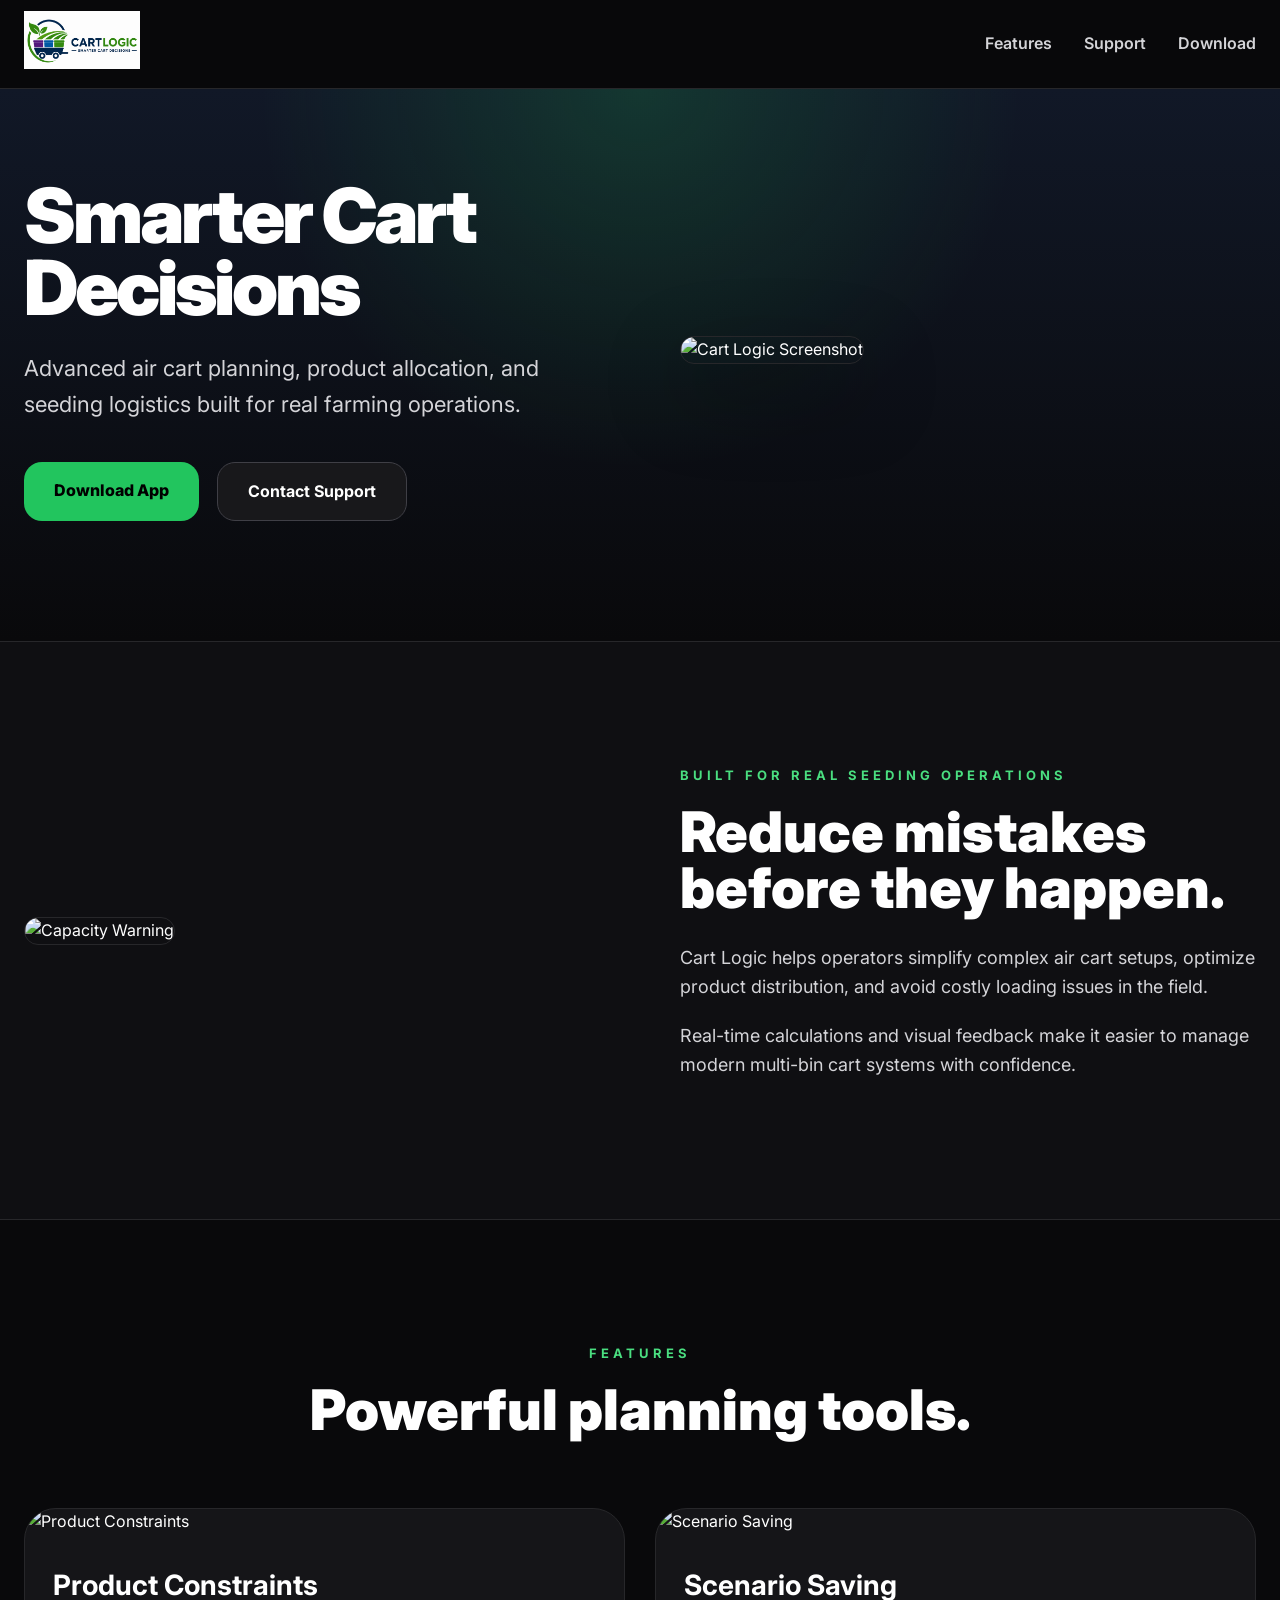
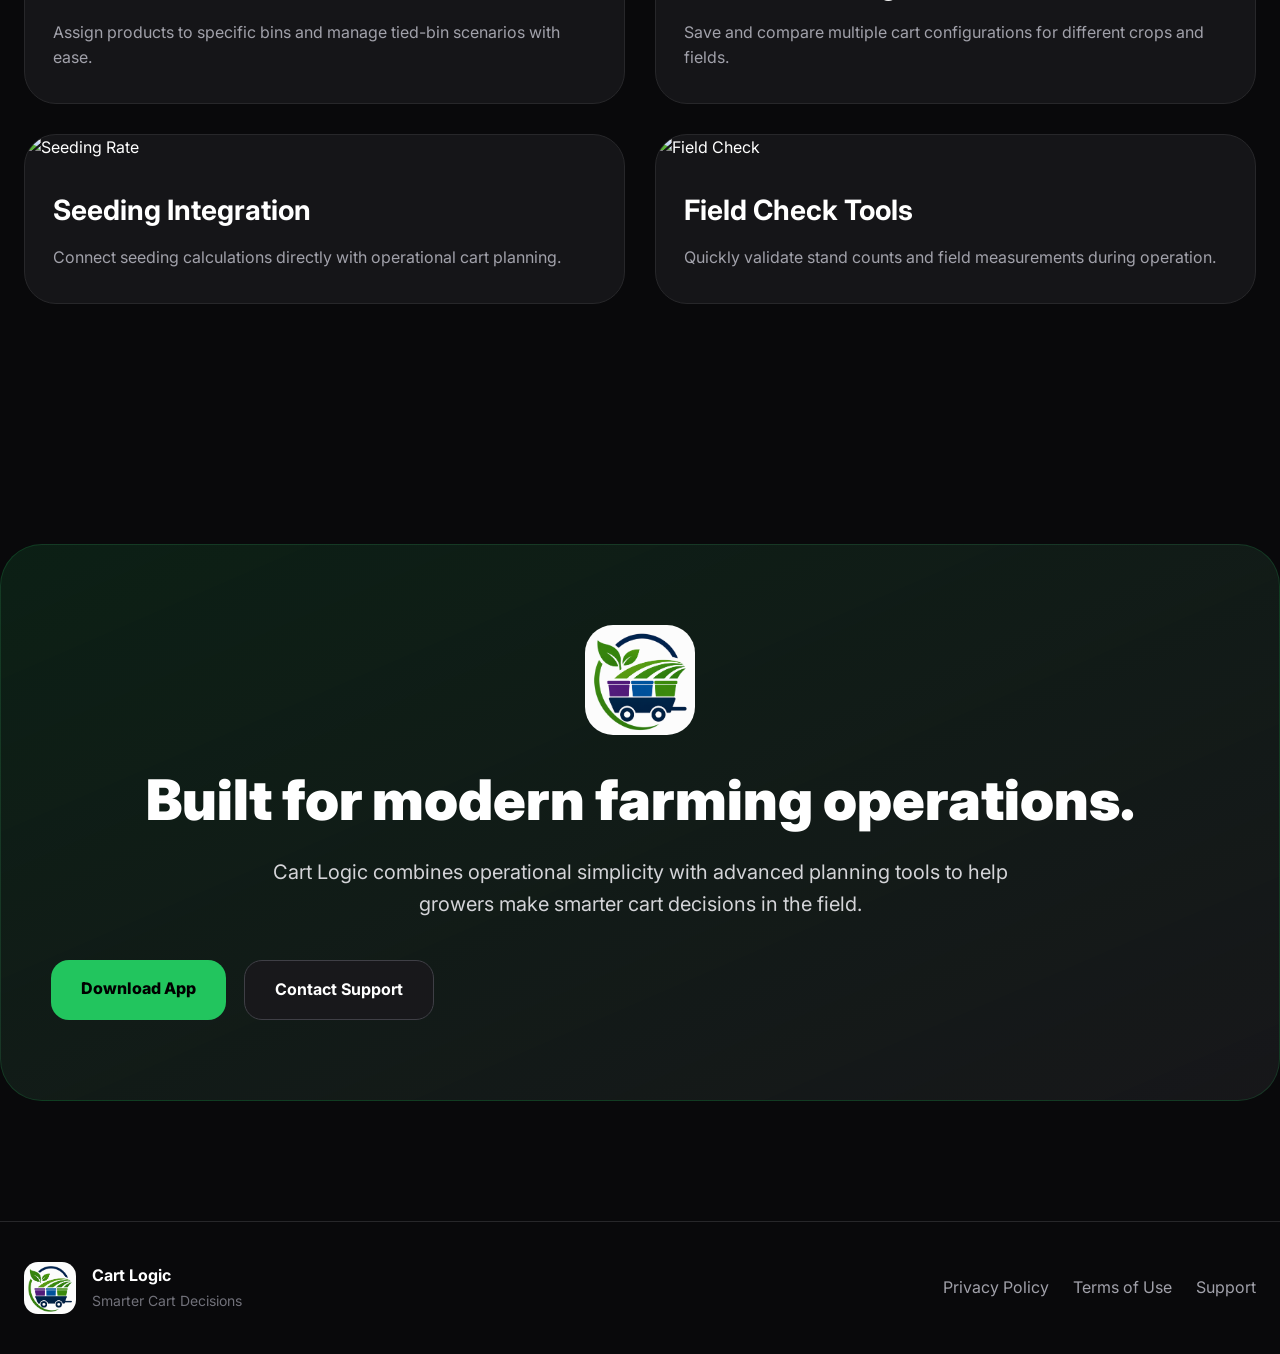
==== index.html @ d22b9b92 "Add files via upload" ====
<!DOCTYPE html>
<html lang="en">
<head>
  <meta charset="UTF-8" />
  <meta name="viewport" content="width=device-width, initial-scale=1.0" />

  <title>Cart Logic | Smarter Cart Decisions</title>

  <link rel="stylesheet" href="styles.css" />

  <link rel="preconnect" href="https://fonts.googleapis.com">
  <link rel="preconnect" href="https://fonts.gstatic.com" crossorigin>

  <link href="https://fonts.googleapis.com/css2?family=Inter:wght@400;500;600;700;800;900&display=swap" rel="stylesheet">
</head>

<body>

  <!-- NAVIGATION -->

  <header class="navbar">
    <div class="container nav-content">

      <div class="logo-group">
        <img src="images/logo.png" alt="Cart Logic Logo" class="logo">
      </div>

      <nav>
        <a href="#features">Features</a>
        <a href="support.html">Support</a>
        <a href="#download">Download</a>
      </nav>

    </div>
  </header>

  <!-- HERO -->

  <section class="hero">

    <div class="container hero-content">

      <div class="hero-text">

        <h1>
          Smarter Cart Decisions
        </h1>

        <p>
          Advanced air cart planning, product allocation, and seeding logistics built for real farming operations.
        </p>

        <div class="hero-buttons">
          <a href="#download" class="btn-primary">Download App</a>
          <a href="support.html" class="btn-secondary">Contact Support</a>
        </div>

      </div>

      <div class="hero-image">

        <img src="images/hero-cart-allocation.png" alt="Cart Logic Screenshot">

      </div>

    </div>

  </section>

  <!-- WHY CART LOGIC -->

  <section class="section dark-section">

    <div class="container split-section">

      <div class="section-image">

        <img src="images/warning-capacity.png" alt="Capacity Warning">

      </div>

      <div class="section-text">

        <span class="section-label">
          Built for real seeding operations
        </span>

        <h2>
          Reduce mistakes before they happen.
        </h2>

        <p>
          Cart Logic helps operators simplify complex air cart setups, optimize product distribution, and avoid costly loading issues in the field.
        </p>

        <p>
          Real-time calculations and visual feedback make it easier to manage modern multi-bin cart systems with confidence.
        </p>

      </div>

    </div>

  </section>

  <!-- FEATURES -->

  <section class="section" id="features">

    <div class="container">

      <div class="section-heading">

        <span class="section-label">
          Features
        </span>

        <h2>
          Powerful planning tools.
        </h2>

      </div>

      <div class="feature-grid">

        <div class="feature-card">

          <img src="images/product-constraints.png" alt="Product Constraints">

          <h3>Product Constraints</h3>

          <p>
            Assign products to specific bins and manage tied-bin scenarios with ease.
          </p>

        </div>

        <div class="feature-card">

          <img src="images/scenario-save.png" alt="Scenario Saving">

          <h3>Scenario Saving</h3>

          <p>
            Save and compare multiple cart configurations for different crops and fields.
          </p>

        </div>

        <div class="feature-card">

          <img src="images/seeding-rate.png" alt="Seeding Rate">

          <h3>Seeding Integration</h3>

          <p>
            Connect seeding calculations directly with operational cart planning.
          </p>

        </div>

        <div class="feature-card">

          <img src="images/field-check.png" alt="Field Check">

          <h3>Field Check Tools</h3>

          <p>
            Quickly validate stand counts and field measurements during operation.
          </p>

        </div>

      </div>

    </div>

  </section>

  <!-- CTA -->

  <section class="section cta-section" id="download">

    <div class="container cta-box">

      <img src="images/app-icon.png" alt="Cart Logic App Icon" class="cta-icon">

      <h2>
        Built for modern farming operations.
      </h2>

      <p>
        Cart Logic combines operational simplicity with advanced planning tools to help growers make smarter cart decisions in the field.
      </p>

      <div class="hero-buttons">
        <a href="#" class="btn-primary">Download App</a>
        <a href="support.html" class="btn-secondary">Contact Support</a>
      </div>

    </div>

  </section>

  <!-- FOOTER -->

  <footer>

    <div class="container footer-content">

      <div class="footer-brand">

        <img src="images/app-icon.png" alt="Cart Logic">

        <div>

          <h4>Cart Logic</h4>

          <p>
            Smarter Cart Decisions
          </p>

        </div>

      </div>

      <div class="footer-links">

        <a href="privacy.html">Privacy Policy</a>
        <a href="terms.html">Terms of Use</a>
        <a href="support.html">Support</a>

      </div>

    </div>

  </footer>

</body>
</html>
---- styles.css ----
* {
  margin: 0;
  padding: 0;
  box-sizing: border-box;
}

html {
  scroll-behavior: smooth;
}

body {
  font-family: 'Inter', sans-serif;
  background: #09090b;
  color: white;
  line-height: 1.6;
  overflow-x: hidden;
}

/* CONTAINER */

.container {
  width: 100%;
  max-width: 1280px;
  margin: auto;
  padding: 0 24px;
}

/* NAVIGATION */

.navbar {
  position: sticky;
  top: 0;
  z-index: 1000;
  background: rgba(9, 9, 11, 0.9);
  backdrop-filter: blur(16px);
  border-bottom: 1px solid #27272a;
}

.nav-content {
  height: 88px;
  display: flex;
  align-items: center;
  justify-content: space-between;
}

.logo {
  height: 58px;
  width: auto;
}

nav {
  display: flex;
  gap: 32px;
}

nav a {
  color: #d4d4d8;
  text-decoration: none;
  font-weight: 600;
  transition: 0.2s;
}

nav a:hover {
  color: white;
}

/* HERO */

.hero {
  position: relative;
  overflow: hidden;
  padding: 90px 0 120px;
  background:
    radial-gradient(circle at top, rgba(34,197,94,0.18), transparent 45%),
    linear-gradient(to bottom, #111827, #09090b);
}

.hero-content {
  display: grid;
  grid-template-columns: 1fr 1fr;
  gap: 80px;
  align-items: center;
}

.hero-text h1 {
  font-size: 76px;
  line-height: 0.95;
  font-weight: 900;
  letter-spacing: -3px;
  margin-bottom: 28px;
}

.hero-text p {
  font-size: 22px;
  color: #d4d4d8;
  margin-bottom: 40px;
  max-width: 620px;
}

.hero-image img {
  width: 100%;
  border-radius: 32px;
  border: 1px solid #27272a;
  box-shadow: 0 30px 80px rgba(0,0,0,0.45);
}

/* BUTTONS */

.hero-buttons {
  display: flex;
  gap: 18px;
  flex-wrap: wrap;
}

.btn-primary {
  background: #22c55e;
  color: black;
  padding: 16px 30px;
  border-radius: 18px;
  font-weight: 800;
  text-decoration: none;
  transition: 0.25s;
}

.btn-primary:hover {
  background: #4ade80;
}

.btn-secondary {
  border: 1px solid #3f3f46;
  background: #18181b;
  color: white;
  padding: 16px 30px;
  border-radius: 18px;
  font-weight: 700;
  text-decoration: none;
  transition: 0.25s;
}

.btn-secondary:hover {
  border-color: #71717a;
  background: #27272a;
}

/* SECTIONS */

.section {
  padding: 120px 0;
}

.dark-section {
  background: rgba(24,24,27,0.45);
  border-top: 1px solid #27272a;
  border-bottom: 1px solid #27272a;
}

.split-section {
  display: grid;
  grid-template-columns: 1fr 1fr;
  gap: 80px;
  align-items: center;
}

.section-image img {
  width: 100%;
  border-radius: 30px;
  border: 1px solid #27272a;
}

.section-label {
  display: inline-block;
  margin-bottom: 18px;
  color: #4ade80;
  text-transform: uppercase;
  letter-spacing: 4px;
  font-size: 13px;
  font-weight: 700;
}

.section-text h2,
.section-heading h2,
.cta-box h2 {
  font-size: 56px;
  line-height: 1;
  font-weight: 900;
  margin-bottom: 28px;
}

.section-text p {
  color: #d4d4d8;
  margin-bottom: 20px;
  font-size: 18px;
}

/* Legal / support policy pages: room below support email + home-indicator safe area */
.section-text.legal-doc {
  padding-bottom: max(2.75rem, env(safe-area-inset-bottom, 0px) + 1.75rem);
}

.legal-after-email-spacer {
  display: block;
  height: 1.75rem;
  margin-bottom: 0.75rem;
}

.legal-page-footer-spacer {
  display: block;
  height: 2rem;
  margin-top: 1.5rem;
}

/* FEATURES */

.section-heading {
  text-align: center;
  margin-bottom: 70px;
}

.feature-grid {
  display: grid;
  grid-template-columns: repeat(2, 1fr);
  gap: 30px;
}

.feature-card {
  background: rgba(24,24,27,0.85);
  border: 1px solid #27272a;
  border-radius: 32px;
  overflow: hidden;
  transition: 0.3s;
}

.feature-card:hover {
  transform: translateY(-6px);
  border-color: rgba(34,197,94,0.4);
}

.feature-card img {
  width: 100%;
  display: block;
}

.feature-card h3 {
  font-size: 28px;
  margin: 28px 28px 12px;
}

.feature-card p {
  color: #a1a1aa;
  margin: 0 28px 32px;
}

/* CTA */

.cta-section {
  text-align: center;
}

.cta-box {
  background:
    linear-gradient(to bottom right,
    rgba(34,197,94,0.12),
    rgba(24,24,27,0.95));

  border: 1px solid rgba(34,197,94,0.18);

  border-radius: 42px;

  padding: 80px 50px;
}

.cta-icon {
  width: 110px;
  margin-bottom: 30px;
  border-radius: 28px;
}

.cta-box p {
  max-width: 760px;
  margin: auto auto 40px;
  color: #d4d4d8;
  font-size: 20px;
}

/* FOOTER */

footer {
  border-top: 1px solid #27272a;
  padding: 40px 0;
}

.footer-content {
  display: flex;
  justify-content: space-between;
  align-items: center;
  gap: 30px;
  flex-wrap: wrap;
}

.footer-brand {
  display: flex;
  align-items: center;
  gap: 16px;
}

.footer-brand img {
  width: 52px;
  border-radius: 14px;
}

.footer-brand h4 {
  margin-bottom: 2px;
}

.footer-brand p {
  color: #71717a;
  font-size: 14px;
}

.footer-links {
  display: flex;
  gap: 24px;
}

.footer-links a {
  color: #a1a1aa;
  text-decoration: none;
  transition: 0.2s;
}

.footer-links a:hover {
  color: white;
}

/* RESPONSIVE */

@media (max-width: 1100px) {

  .hero-content,
  .split-section,
  .feature-grid {
    grid-template-columns: 1fr;
  }

  .hero-text h1 {
    font-size: 58px;
  }

  .section-text h2,
  .section-heading h2,
  .cta-box h2 {
    font-size: 42px;
  }

}

@media (max-width: 768px) {

  nav {
    gap: 18px;
  }

  nav a {
    font-size: 14px;
  }

  .hero {
    padding: 70px 0 90px;
  }

  .hero-text h1 {
    font-size: 46px;
  }

  .hero-text p {
    font-size: 18px;
  }

  .section {
    padding: 80px 0;
  }

  .cta-box {
    padding: 50px 28px;
  }

  .footer-content {
    flex-direction: column;
    align-items: flex-start;
  }

}
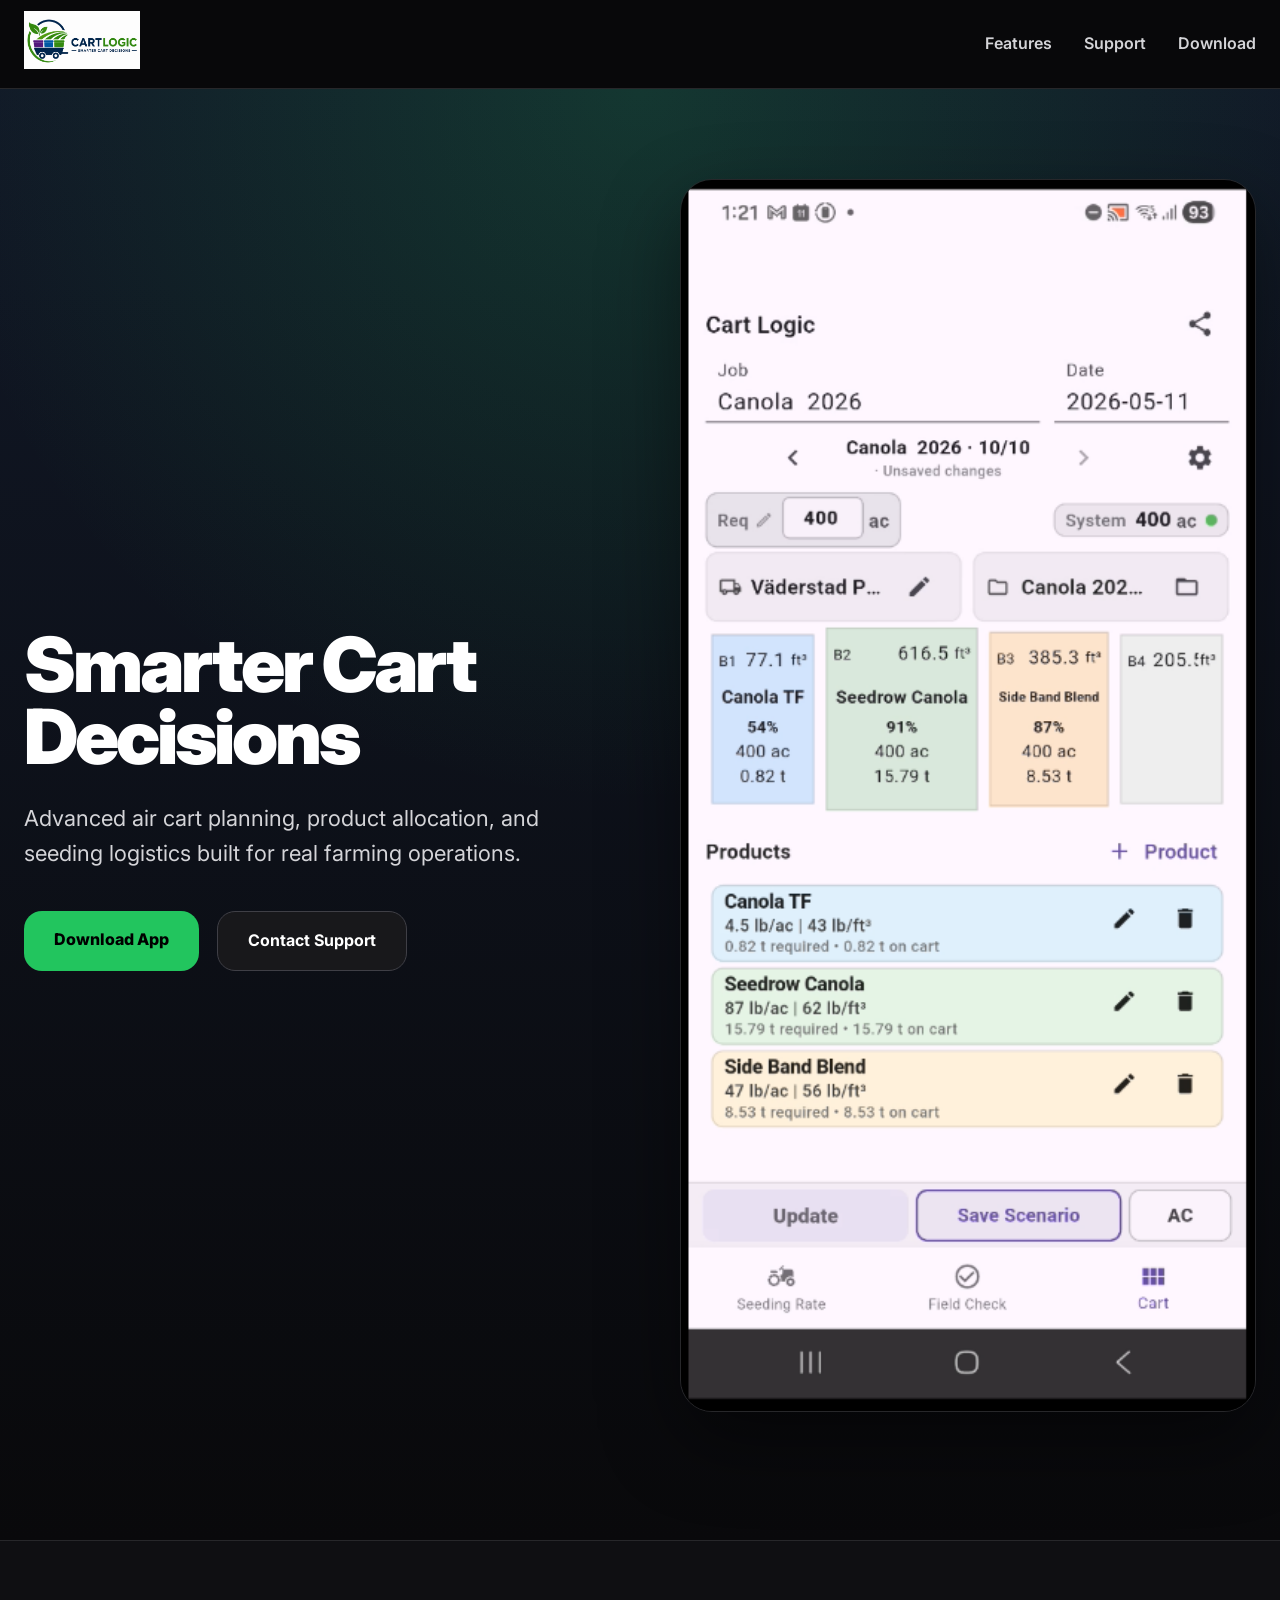
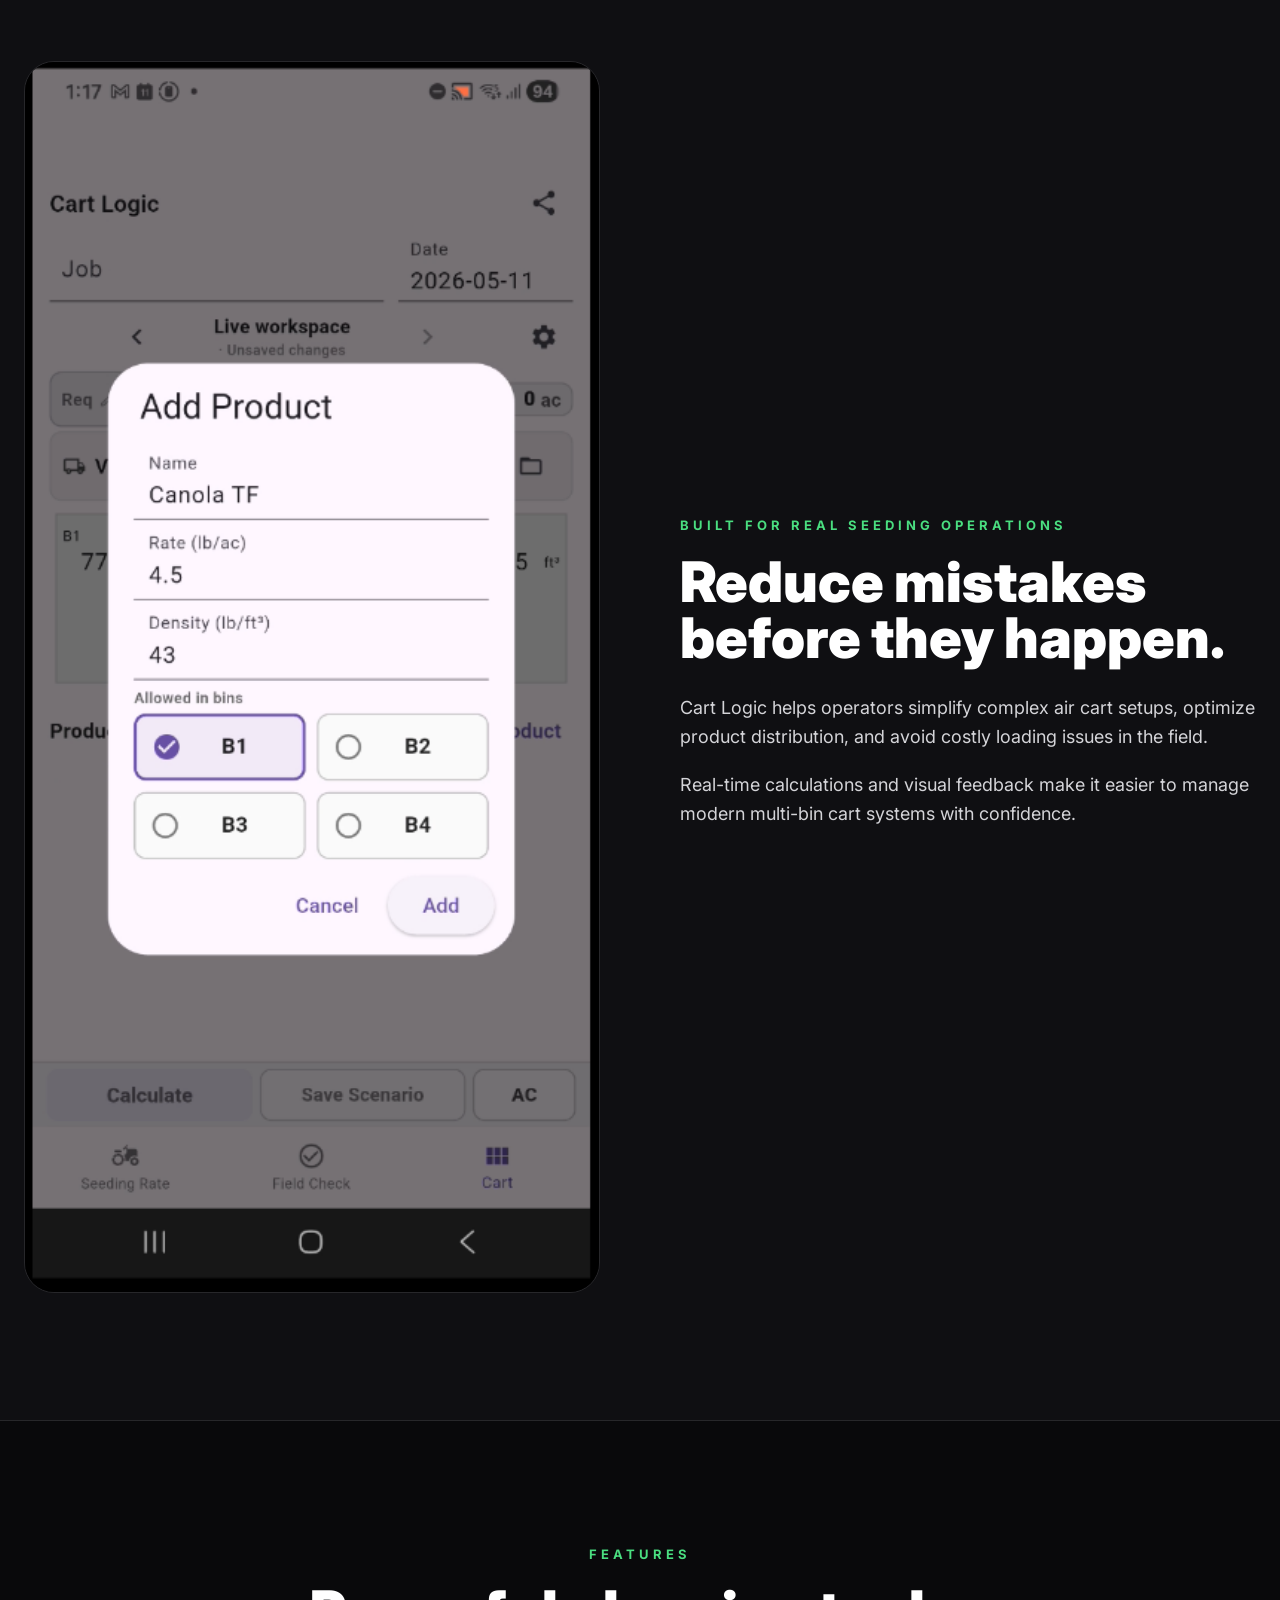
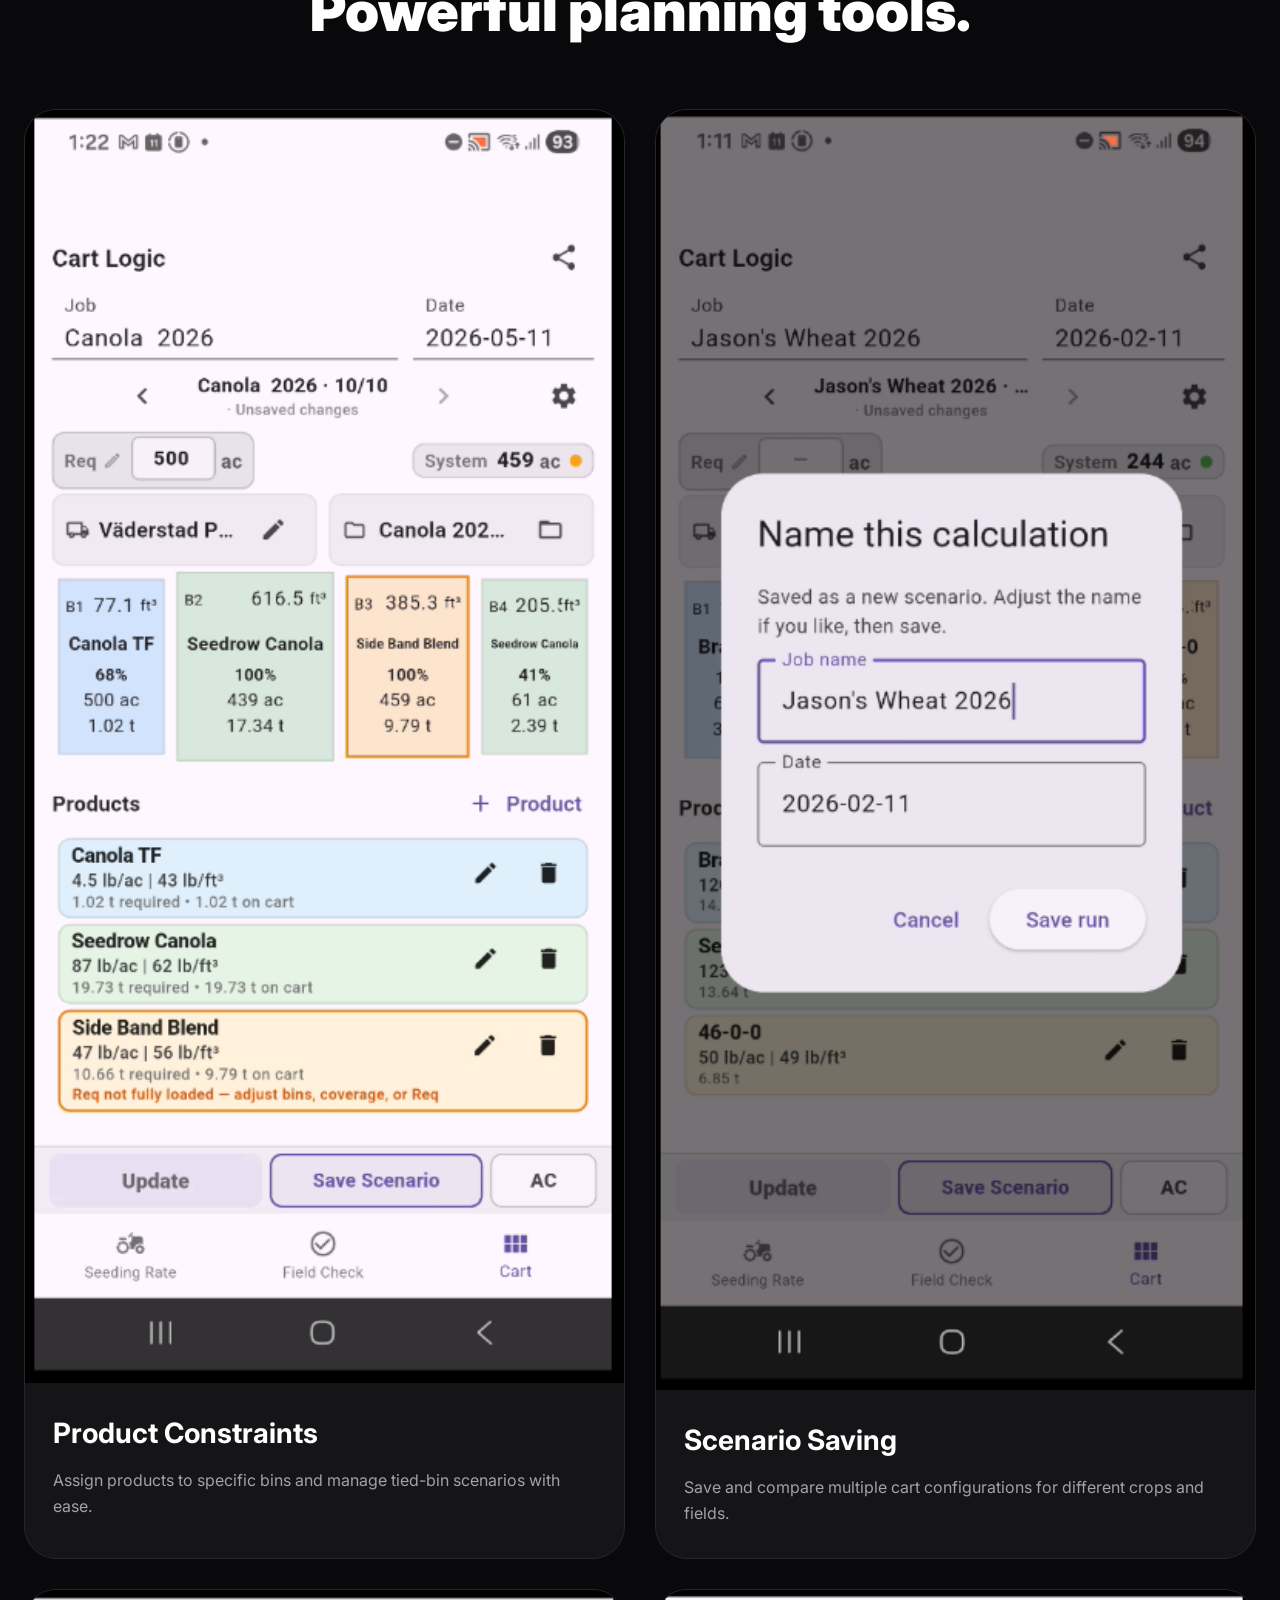
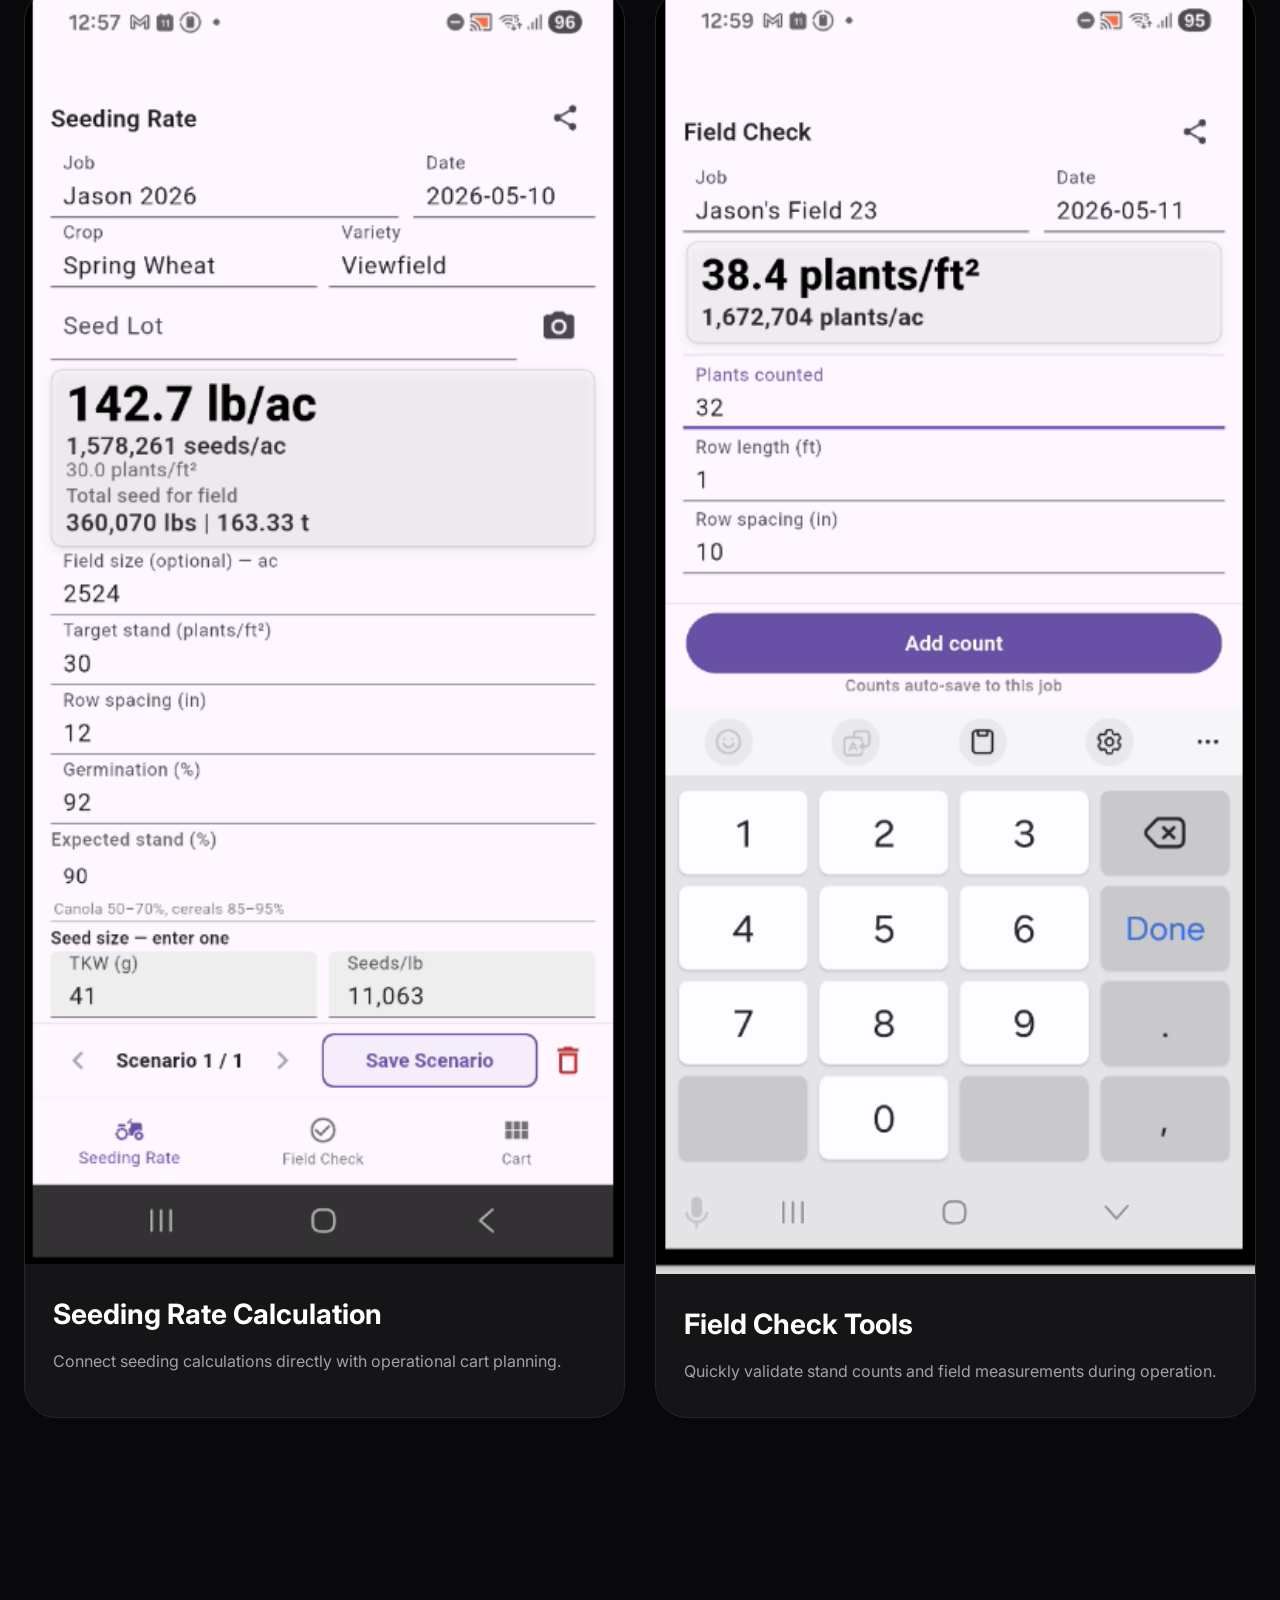
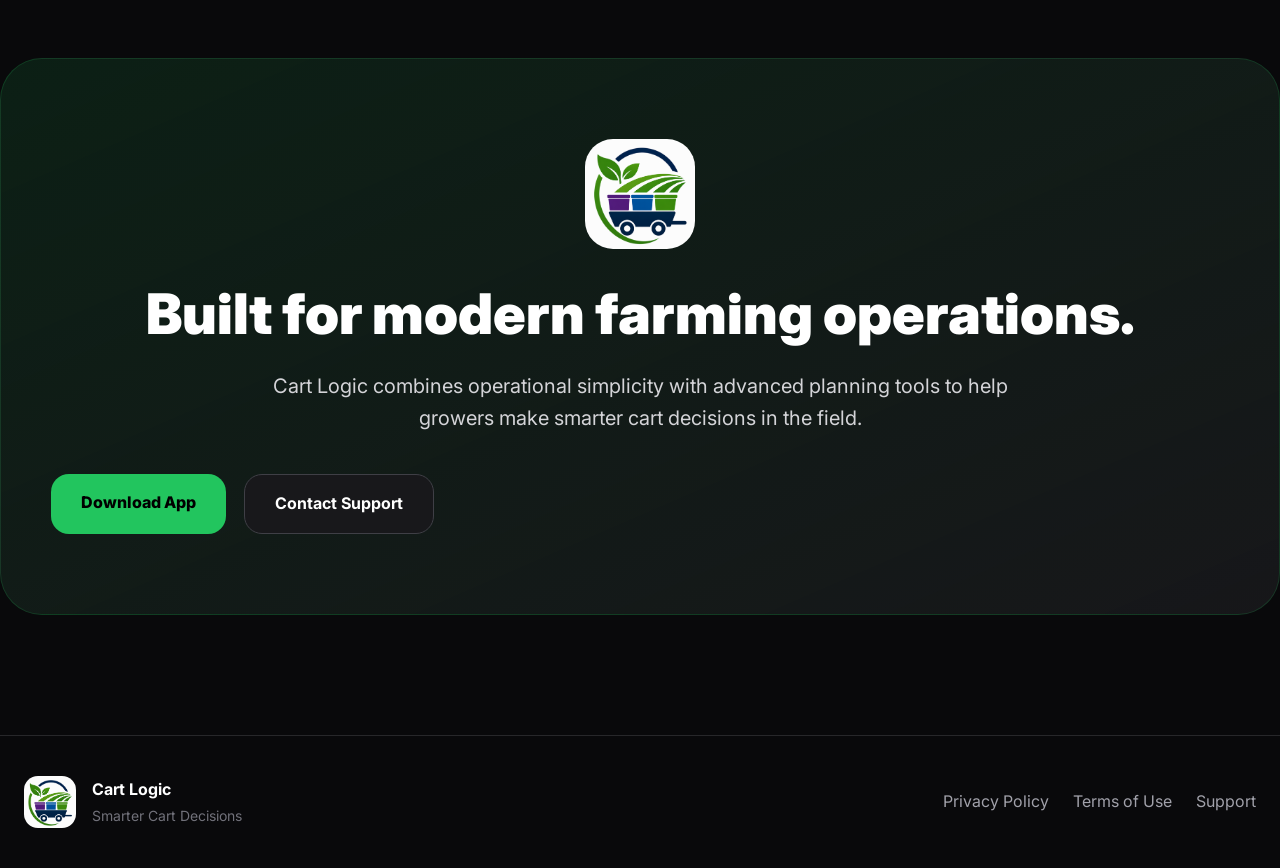
==== commit 43fc829d: "Add files via upload" ====
--- a/index.html
+++ b/index.html
@@ -75,7 +75,7 @@
 
       <div class="section-image">
 
-        <img src="images/warning-capacity.png" alt="Capacity Warning">
+        <img src="images/prod select bins define.png" alt="Capacity Warning">
 
       </div>
 
@@ -151,7 +151,7 @@
 
           <img src="images/seeding-rate.png" alt="Seeding Rate">
 
-          <h3>Seeding Integration</h3>
+          <h3>Seeding Rate Calculation</h3>
 
           <p>
             Connect seeding calculations directly with operational cart planning.
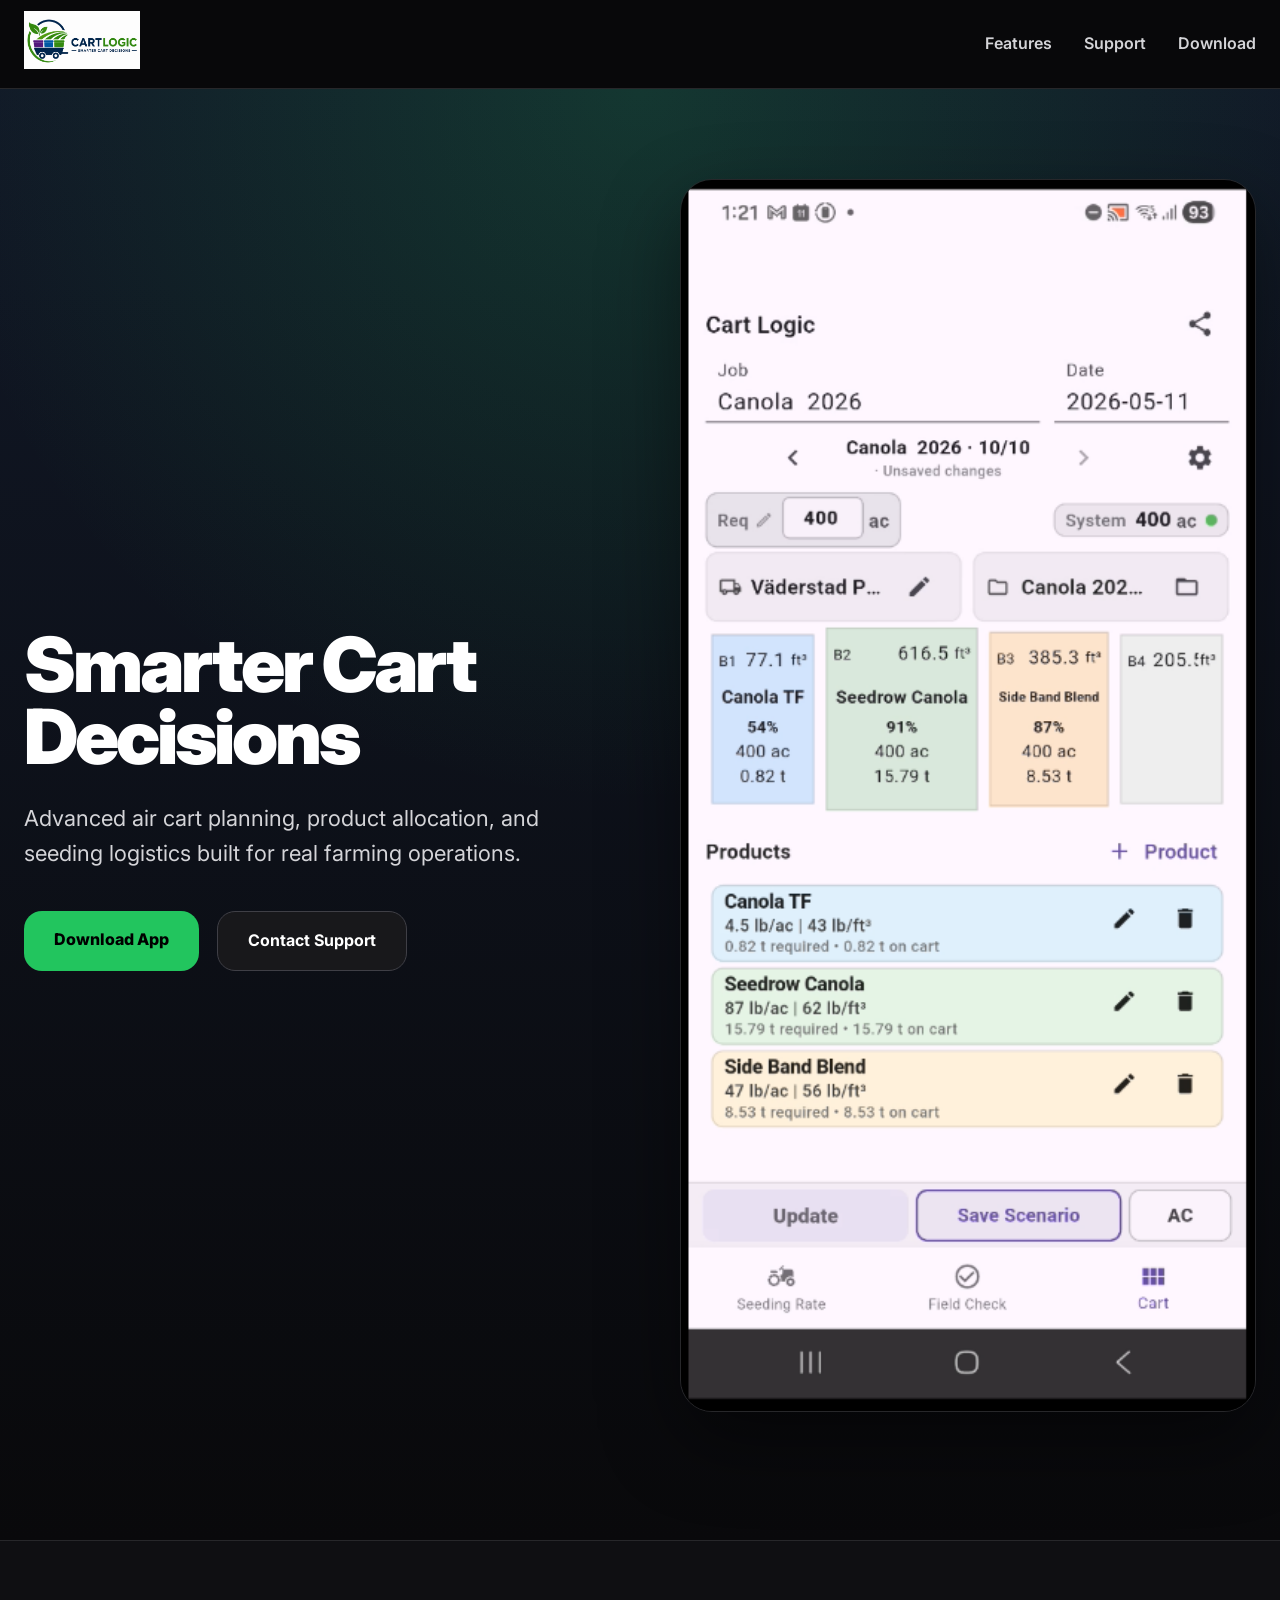
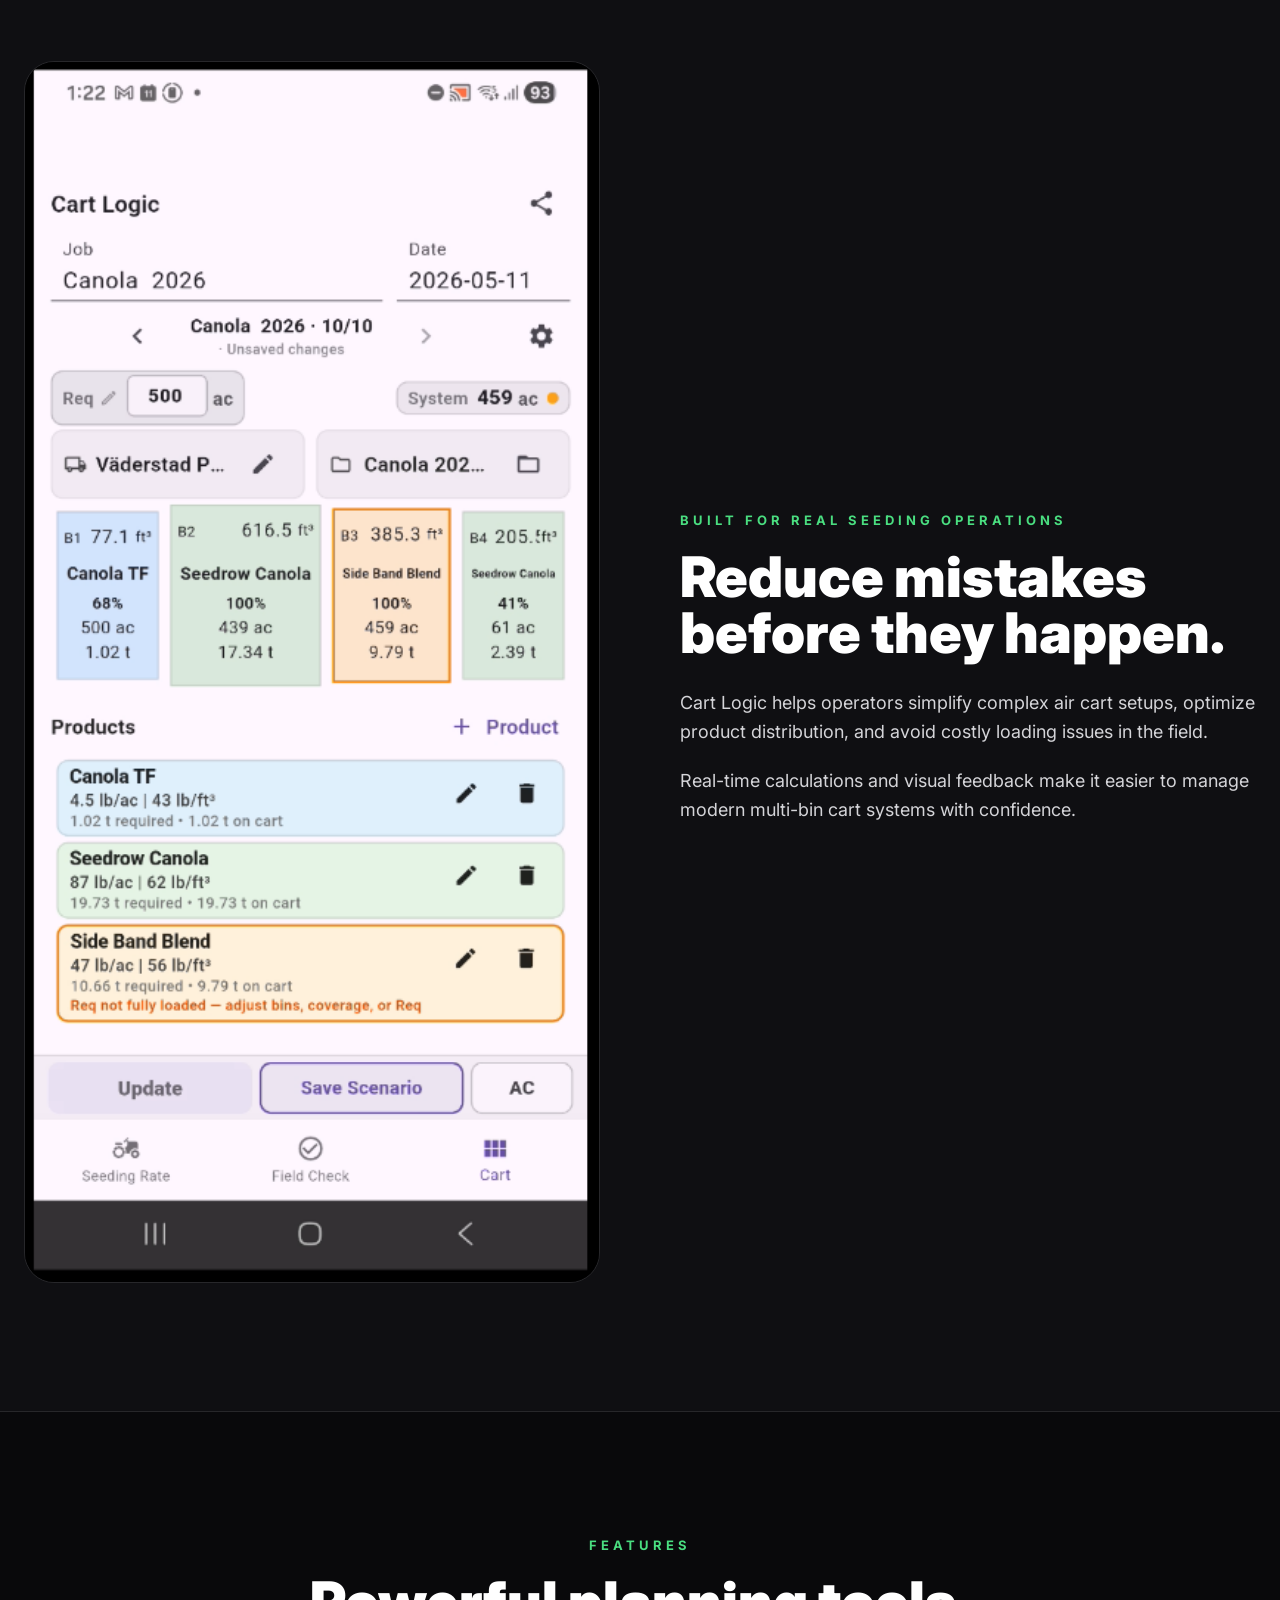
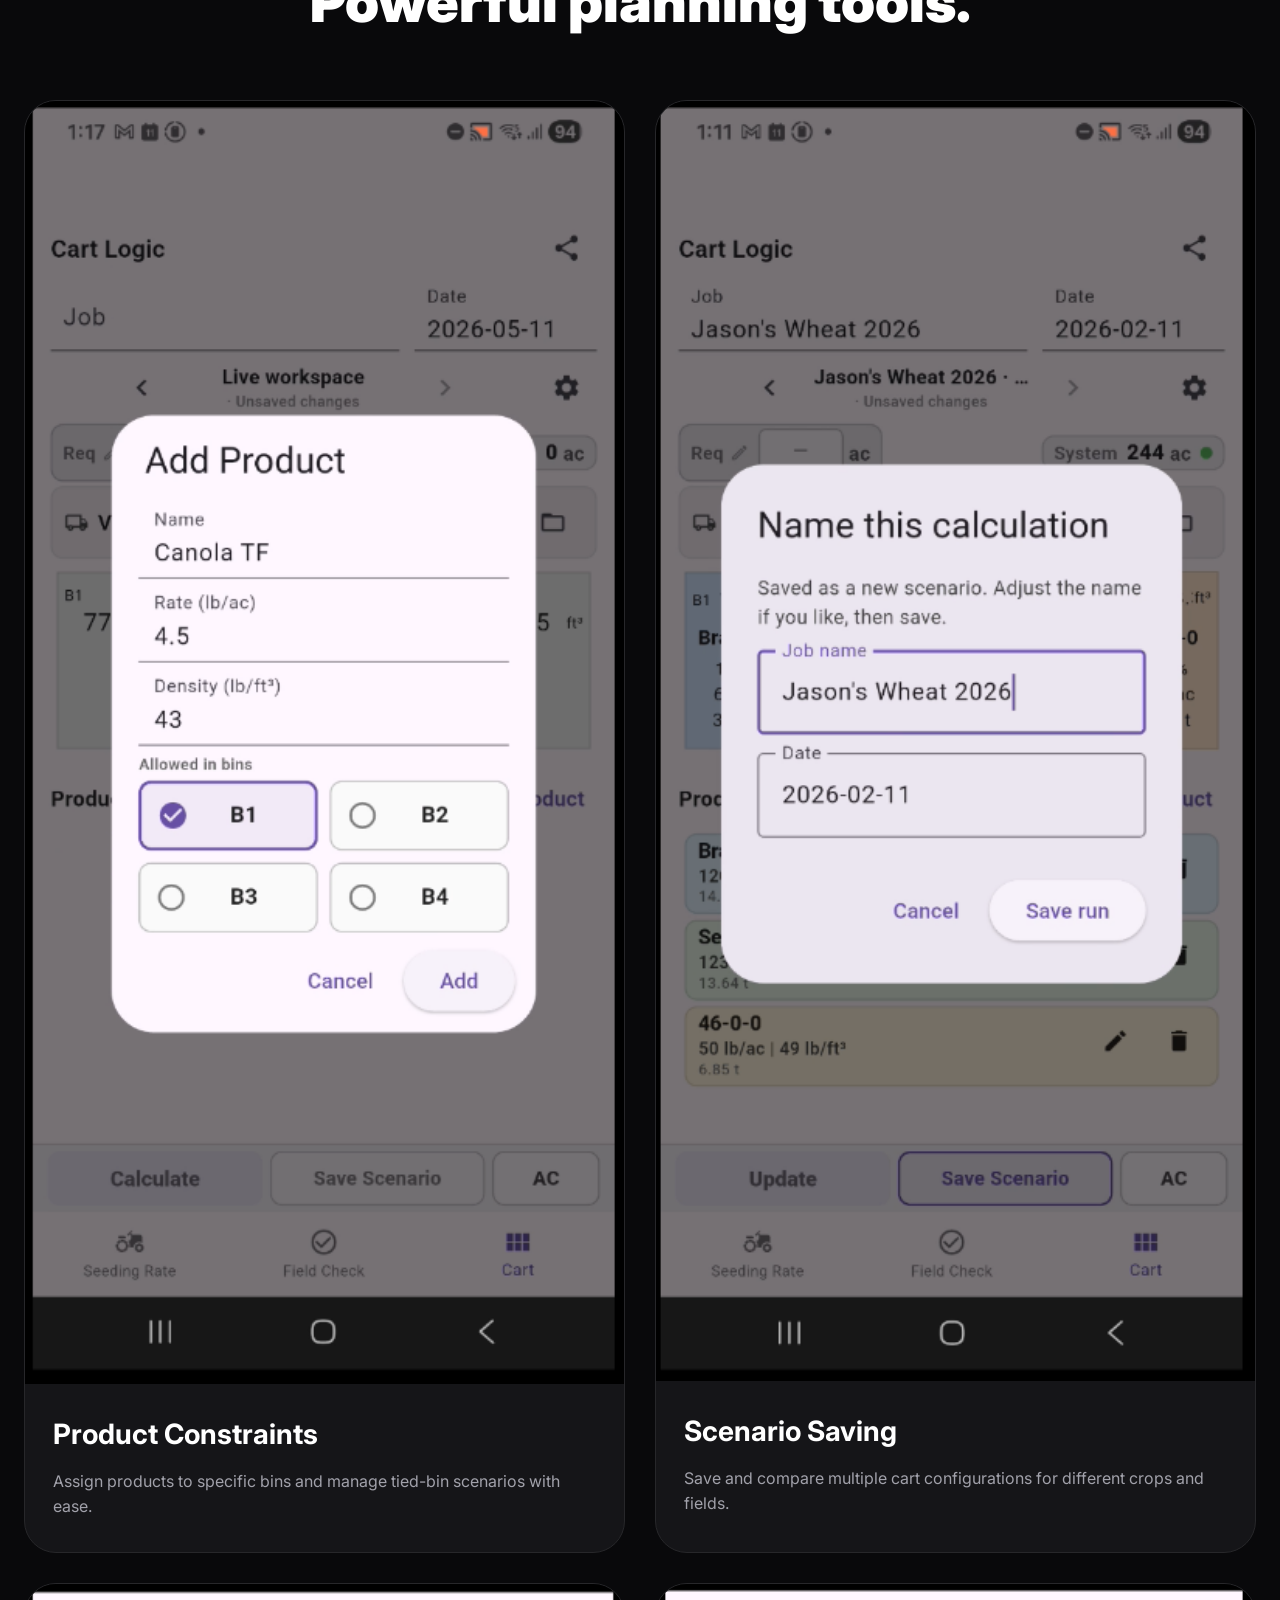
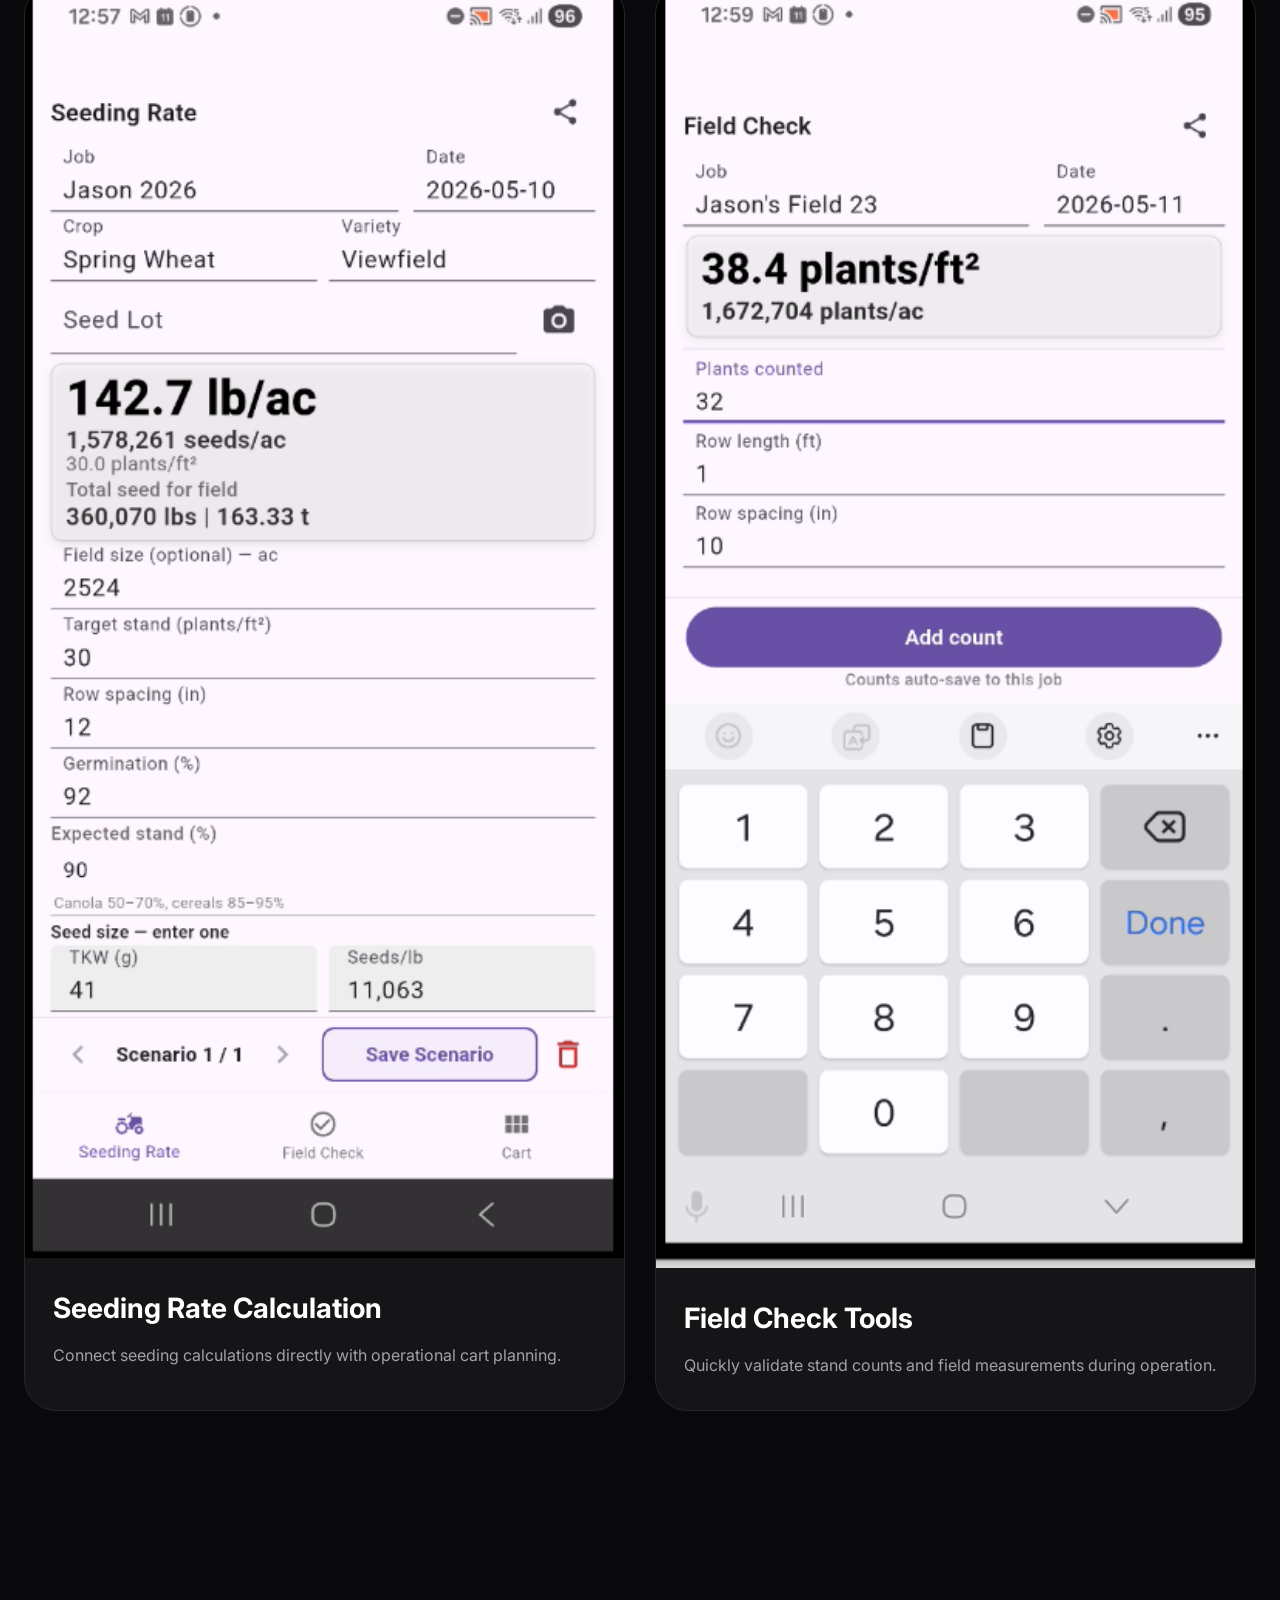
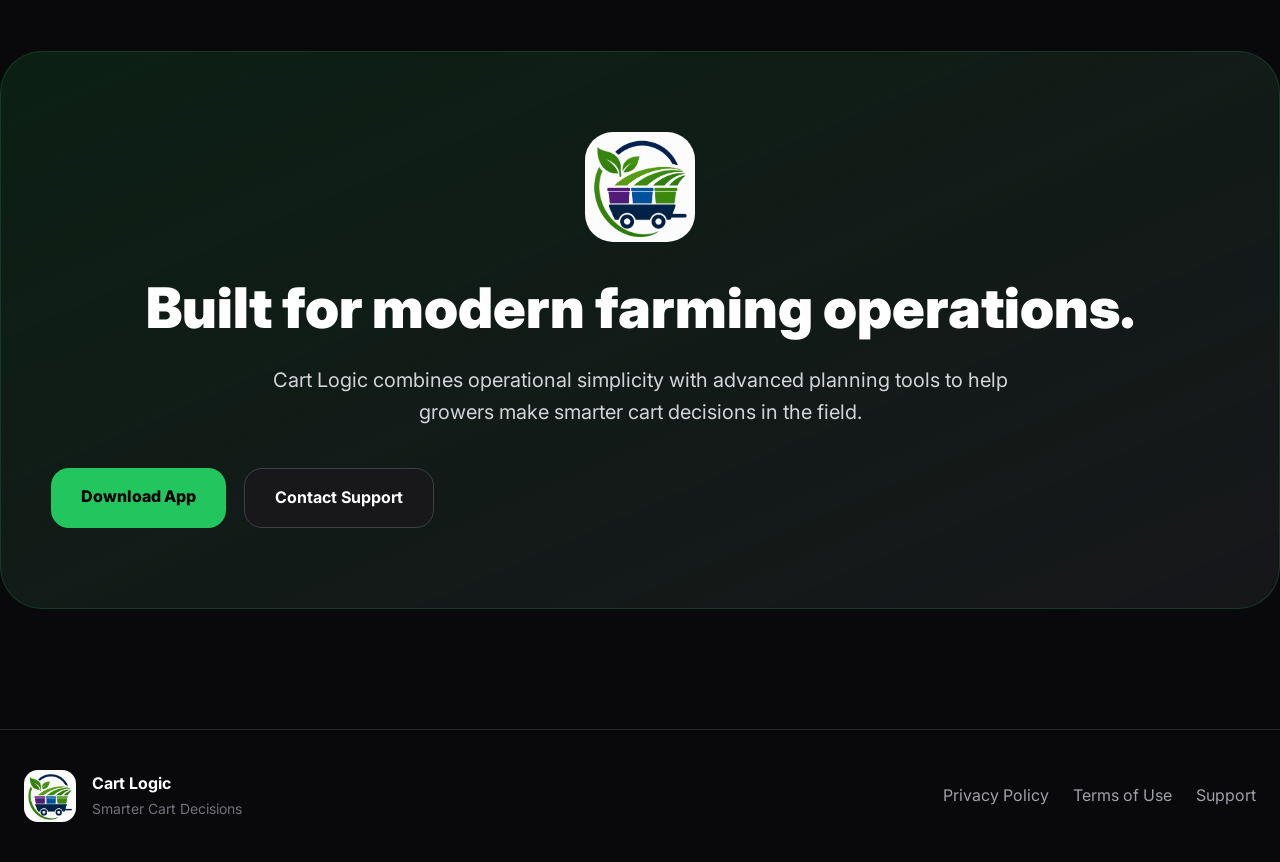
==== commit d4e40af5: "Add files via upload" ====
--- a/index.html
+++ b/index.html
@@ -75,7 +75,8 @@
 
       <div class="section-image">
 
-        <img src="images/prod select bins define.png" alt="Capacity Warning">
+        <img src="images/product-constraints.png" alt="Product Constraints">
+
 
       </div>
 
@@ -125,7 +126,7 @@
 
         <div class="feature-card">
 
-          <img src="images/product-constraints.png" alt="Product Constraints">
+          <img src="images/prod select bins define.png" alt="Capacity Warning">
 
           <h3>Product Constraints</h3>
 
